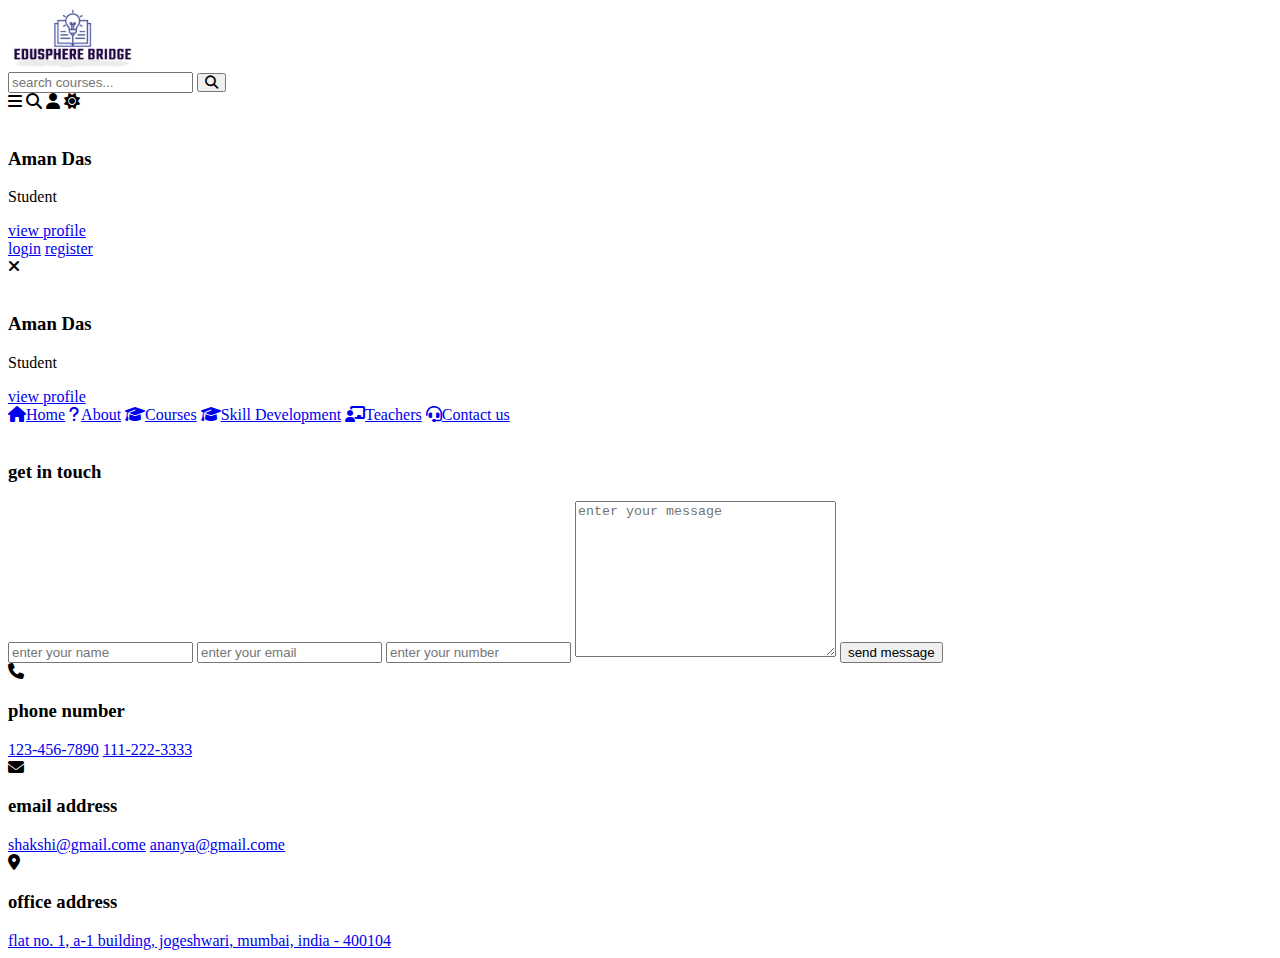
==== contact.html @ c5aa947c "Add files via upload" ====
<!DOCTYPE html>
<html lang="en">
<head>
   <meta charset="UTF-8">
   <meta http-equiv="X-UA-Compatible" content="IE=edge">
   <meta name="viewport" content="width=device-width, initial-scale=1.0">
   <title>contact us</title>

   <!-- font awesome cdn link  -->
   <link rel="stylesheet" href="https://cdnjs.cloudflare.com/ajax/libs/font-awesome/6.1.2/css/all.min.css">

   <!-- custom css file link  -->
   <link rel="stylesheet" href="css/style.css">

</head>
<body>

<header class="header">
   
   <section class="flex">
      <a href="home.html" class="logo">
         <img src="logo.jpeg" height="60px">
      </a>

      <form action="search.html" method="post" class="search-form">
         <input type="text" name="search_box" required placeholder="search courses..." maxlength="100">
         <button type="submit" class="fas fa-search"></button>
      </form>

      <div class="icons">
         <div id="menu-btn" class="fas fa-bars"></div>
         <div id="search-btn" class="fas fa-search"></div>
         <div id="user-btn" class="fas fa-user"></div>
         <div id="toggle-btn" class="fas fa-sun"></div>
      </div>

      <div class="profile">
         <img src="images/pic-1.jpg" class="image" alt="">
         <h3 class="name">Aman Das</h3>
         <p class="role">Student</p>
         <a href="profile.html" class="btn">view profile</a>
         <div class="flex-btn">
            <a href="login.html" class="option-btn">login</a>
            <a href="register.html" class="option-btn">register</a>
         </div>
      </div>

   </section>

</header>   

<div class="side-bar">

   <div id="close-btn">
      <i class="fas fa-times"></i>
   </div>

   <div class="profile">
      <img src="images/pic-1.jpg" class="image" alt="">
      <h3 class="name">Aman Das</h3>
      <p class="role">Student</p>
      <a href="profile.html" class="btn">view profile</a>
   </div>

   <nav class="navbar">
      <a href="home.html"><i class="fas fa-home"></i><span>Home</span></a>
      <a href="about.html"><i class="fas fa-question"></i><span>About</span></a>
      <a href="courses.html"><i class="fas fa-graduation-cap"></i><span>Courses</span></a>
      <a href="skill.html"><i class="fas fa-graduation-cap"></i><span>Skill Development</span></a>
      <a href="teachers.html"><i class="fas fa-chalkboard-user"></i><span>Teachers</span></a>
      <a href="contact.html"><i class="fas fa-headset"></i><span>Contact us</span></a>
   </nav>

</div>

<section class="contact">

   <div class="row">

      <div class="image">
         <img src="images/contact-img.svg" alt="">
      </div>

      <form action="" method="post">
         <h3>get in touch</h3>
         <input type="text" placeholder="enter your name" name="name" required maxlength="50" class="box">
         <input type="email" placeholder="enter your email" name="email" required maxlength="50" class="box">
         <input type="number" placeholder="enter your number" name="number" required maxlength="50" class="box">
         <textarea name="msg" class="box" placeholder="enter your message" required maxlength="1000" cols="30" rows="10"></textarea>
         <input type="submit" value="send message" class="inline-btn" name="submit">
      </form>

   </div>

   <div class="box-container">

      <div class="box">
         <i class="fas fa-phone"></i>
         <h3>phone number</h3>
         <a href="tel:1234567890">123-456-7890</a>
         <a href="tel:1112223333">111-222-3333</a>
      </div>
      
      <div class="box">
         <i class="fas fa-envelope"></i>
         <h3>email address</h3>
         <a href="mailto:shaikhanas@gmail.com">shakshi@gmail.come</a>
         <a href="mailto:anasbhai@gmail.com">ananya@gmail.come</a>
      </div>

      <div class="box">
         <i class="fas fa-map-marker-alt"></i>
         <h3>office address</h3>
         <a href="#">flat no. 1, a-1 building, jogeshwari, mumbai, india - 400104</a>
      </div>

   </div>

</section>



<!-- custom js file link  -->
<script src="js/script.js"></script>

   
</body>
</html>
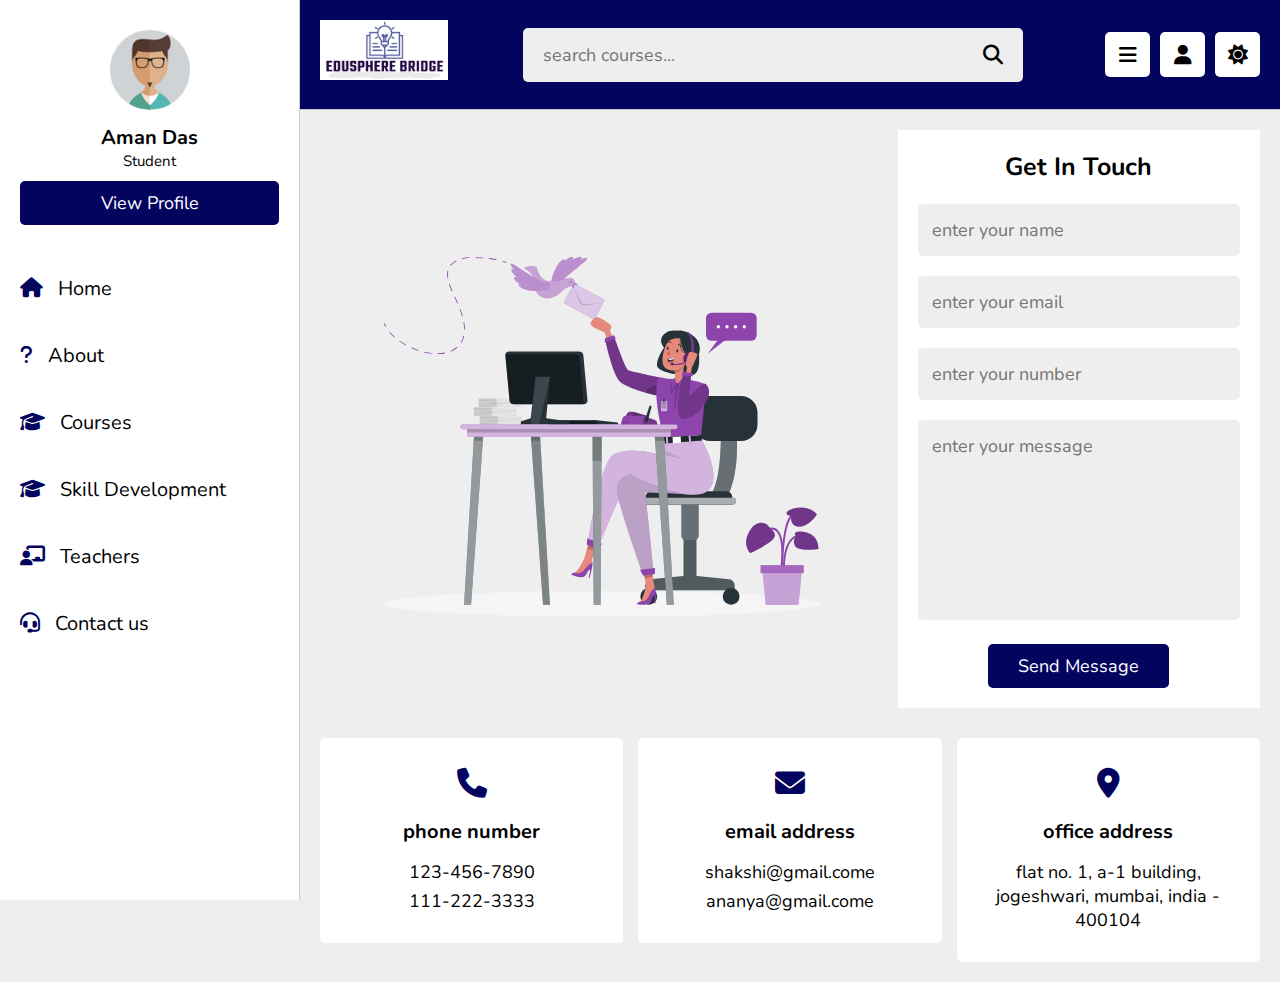
==== commit 5aa30576: "Update contact.html" ====
--- a/contact.html
+++ b/contact.html
@@ -64,7 +64,7 @@
 
    <nav class="navbar">
       <a href="home.html"><i class="fas fa-home"></i><span>Home</span></a>
-      <a href="about.html"><i class="fas fa-question"></i><span>About</span></a>
+      <a href="index.html"><i class="fas fa-question"></i><span>About</span></a>
       <a href="courses.html"><i class="fas fa-graduation-cap"></i><span>Courses</span></a>
       <a href="skill.html"><i class="fas fa-graduation-cap"></i><span>Skill Development</span></a>
       <a href="teachers.html"><i class="fas fa-chalkboard-user"></i><span>Teachers</span></a>
@@ -125,4 +125,4 @@
 
    
 </body>
-</html>+</html>
--- a/css/style.css
+++ b/css/style.css
@@ -0,0 +1,1381 @@
+@import url('https://fonts.googleapis.com/css2?family=Nunito:wght@200;300;400;500;600;700&display=swap');
+
+:root{
+   --main-color:#03045E;
+   --red:#e74c3c;
+   --orange:#0077b6;
+   --light-color:black;
+   --light-bg:#eee;
+   --black:black;
+   --white:#fff;
+   --border:.1rem solid rgba(0,0,0,.2);
+}
+
+*{
+   font-family: 'Nunito', sans-serif;
+   margin:0; padding:0;
+   box-sizing: border-box;
+   outline: none; border:none;
+   text-decoration: none;
+}
+
+*::selection{
+   background-color: var(--main-color);  
+   color: #CAF0F8;
+}
+
+html{
+   font-size: 62.5%;
+   overflow-x: hidden;
+}
+
+html::-webkit-scrollbar{
+   width: 1rem;
+   height: .5rem;
+}
+
+html::-webkit-scrollbar-track{
+   background-color: transparent;
+}
+
+html::-webkit-scrollbar-thumb{
+   background-color: var(--main-color);
+}
+
+body{
+   background-color: var(--light-bg);
+   padding-left: 30rem;
+}
+
+body.dark{
+   --light-color:#aaa;
+   --light-bg:#333;
+   --black:#fff;
+   --white:#222;
+   --border:.1rem solid rgba(255,255,255,.2);
+}
+
+body.active{
+   padding-left: 0;
+}
+
+section{
+   padding:2rem;
+   margin: 0 auto;
+   max-width: 1200px;
+}
+
+.heading{
+   font-size: 2.5rem;
+   color:var(--black);
+   margin-bottom: 2.5rem;
+   border-bottom: var(--border);
+   padding-bottom: 1.5rem;
+   text-transform: capitalize;
+}
+
+.inline-btn,
+.inline-option-btn,
+.inline-delete-btn,
+.btn,
+.delete-btn,
+.option-btn{
+   border-radius: .5rem;
+   color:#fff;
+   font-size: 1.8rem;
+   cursor: pointer;
+   text-transform: capitalize;
+   padding:1rem 3rem;
+   text-align: center;
+   margin-top: 1rem;
+}
+
+.btn,
+.delete-btn,
+.option-btn{
+   display: block;
+   width: 100%;
+}
+
+.inline-btn,
+.inline-option-btn,
+.inline-delete-btn{
+   display: inline-block;
+}
+
+.btn,
+.inline-btn{
+   background-color: var(--main-color);
+}
+
+.option-btn,
+.inline-option-btn{
+   background-color:var(--orange);
+}
+
+.delete-btn,
+.inline-delete-btn{
+   background-color: var(--red);
+}
+
+.inline-btn:hover,
+.inline-option-btn:hover,
+.inline-delete-btn:hover,
+.btn:hover,
+.delete-btn:hover,
+.option-btn:hover{
+   background-color: var(--black);
+   color: var(--white);
+}
+
+.flex-btn{
+   display: flex;
+   gap: 1rem;
+}
+
+.header{
+   position: sticky;
+   top:0; left:0; right: 0;
+   background-color: var(--white);
+   z-index: 1000;
+   border-bottom: var(--border);
+}
+
+.header .flex{
+   display: flex;
+   align-items: center;
+   justify-content: space-between;
+   position: relative;
+   padding: 2rem 2rem;
+   background-color: #03045E;
+}
+
+.header .flex .logo{
+   font-size: 2.5rem;
+   color: var(--black);
+}
+
+.header .flex .search-form{
+   width: 50rem;
+   border-radius: .5rem;
+   background-color: var(--light-bg);
+   padding:1.5rem 2rem;
+   display: flex;
+   gap:2rem;
+
+}
+
+.header .flex .search-form input{
+   width: 100%;
+   font-size: 1.8rem;
+   color:var(--black);
+   background:none;
+}
+
+.header .flex .search-form button{
+   background:none;
+   font-size: 2rem;
+   cursor: pointer;
+   color:var(--black);
+}
+
+.header .flex .search-form button:hover{
+   color: var(--main-color);
+}
+
+.header .flex .icons div{
+   font-size: 2rem;
+   color:var(--black);
+   background-color: #fff;
+   border-radius: .5rem;
+   height: 4.5rem;
+   width: 4.5rem;
+   line-height: 4.5rem;
+   cursor: pointer;
+   text-align: center;
+   margin-left: .7rem;
+}
+
+.header .flex .icons div:hover{
+   background-color: var(--black);
+   color:var(--white);
+}
+
+.header .flex .profile{
+   position: absolute;
+   top:120%; right: 2rem;
+   background-color: var(--white);
+   border-radius: .5rem;
+   padding: 1rem;
+   text-align: center;
+   overflow: hidden;
+   transform-origin: top right;
+   transform: scale(0);
+   transition: .2s linear;
+   width: 30rem;
+}
+
+.header .flex .profile.active{
+   transform: scale(1);
+}
+
+.header .flex .profile .image{
+   height: 10rem;
+   width: 10rem;
+   border-radius: 50%;
+   object-fit: contain;
+   margin-bottom: 1rem;
+}
+
+.header .flex .profile .name{
+   font-size: 2rem;
+   color:var(--black);
+   overflow: hidden;
+   text-overflow: ellipsis;
+   white-space: nowrap;
+}
+
+.header .flex .profile .role{
+   font-size: 1rem;
+   color: var(--light-color);
+}
+
+#search-btn{
+   display: none;
+}
+
+.side-bar{
+   position: fixed;
+   top: 0; left: 0;
+   width: 30rem;
+   background-color: var(--white);
+   height: 100vh;
+   border-right: var(--border);
+   z-index: 1200;
+}
+
+.side-bar #close-btn{
+   text-align: right;
+   padding: 2rem;
+   display: none;
+}
+
+.side-bar #close-btn i{
+   text-align: right;
+   font-size: 2.5rem;
+   background:var(--red);
+   border-radius: .5rem;
+   color:var(--white);
+   cursor: pointer;
+   height: 4.5rem;
+   width: 4.5rem;
+   line-height: 4.5rem;
+   text-align: center;
+}
+
+.side-bar #close-btn i:hover{
+   background-color: var(--black);
+}
+
+.side-bar .profile{
+   padding:3rem 2rem;
+   text-align: center;
+}
+
+.side-bar .profile .image{
+   height: 8rem;
+   width: 10rem;
+   border-radius: 50%;
+   object-fit: contain;
+   margin-bottom: 1rem;
+}
+
+.side-bar .profile .name{
+   font-size: 2rem;
+   color:var(--black);
+   overflow: hidden;
+   text-overflow: ellipsis;
+   white-space: nowrap;
+}
+
+.side-bar .profile .role{
+   font-size: 1.5rem;
+   color: var(--light-color);
+}
+
+.side-bar .navbar a{
+   display: block;
+   padding: 2rem;
+   font-size: 2rem;
+}
+
+.side-bar .navbar a i{
+   margin-right: 1.5rem;
+   color:var(--main-color);
+   transition: .2s linear;
+}
+
+.side-bar .navbar a span{
+   color:var(--light-color);
+}
+
+.side-bar .navbar a:hover{
+   background-color: var(--light-bg);
+}
+
+.side-bar .navbar a:hover i{
+   margin-right: 2.5rem;
+}
+
+.side-bar.active{
+   left: -30rem;
+}
+
+.home-grid .box-container{
+   display: grid;
+   grid-template-columns: repeat(auto-fit, 27.5rem);
+   gap:1.5rem;
+   justify-content: center;
+   align-items: flex-start;
+}
+
+.home-grid .box-container .box{
+   background-color: var(--white);
+   border-radius: .5rem;
+   padding:2rem;
+}
+
+.home-grid .box-container .box .title{
+   font-size: 2rem;
+   color: var(--black);
+   text-transform: capitalize;
+}
+
+.home-grid .box-container .box .flex{
+   display: flex;
+   flex-wrap: wrap;
+   gap: 1.5rem;
+   margin-top: 2rem;
+}
+
+.home-grid .box-container .flex a{
+   background-color: var(--light-bg);
+   border-radius: .5rem;
+   padding: 1rem 1.5rem;
+   font-size: 1.5rem;
+}
+
+.home-grid .box-container .flex a i{
+   margin-right: 1rem;
+   color:var(--black);
+}
+
+.home-grid .box-container .flex a span{
+   color:var(--light-color);
+}
+
+.home-grid .box-container .flex a:hover{
+   background-color: var(--black);
+}
+
+.home-grid .box-container .flex a:hover span{
+   color:var(--white);
+}
+
+.home-grid .box-container .flex a:hover i{
+   color:var(--white);
+}
+
+.home-grid .box-container .tutor{
+   padding: 1rem 0;
+   font-size: 1.8rem;
+   color:var(--light-color);
+   line-height: 2;
+}
+
+.home-grid .box-container .likes{
+   color:var(--light-color);
+   font-size: 1.7rem;
+   margin-top: 1.5rem;
+}
+
+.home-grid .box-container .likes span{
+   color:var(--main-color);
+}
+
+.about .row{
+   display: flex;
+   align-items: center;
+   flex-wrap: wrap;
+   gap:1.5rem;
+}
+
+.about .row .image{
+   flex: 1 1 40rem;
+}
+
+.about .row .image img{
+   width: 100%;
+   height: 50rem;
+}
+
+.about .row .content{
+   flex: 1 1 40rem;
+}
+
+.about .row .content p{
+   font-size: 1.7rem;
+   line-height: 1.5;
+   color: var(--light-color);
+   padding: 1rem 0;
+}
+
+.about .row .content h3{
+   font-size: 2rem;
+   color:var(--black);
+   text-transform: capitalize;
+}
+
+.about .box-container{
+   display: grid;
+   grid-template-columns: repeat(auto-fit, minmax(27rem, 1fr));
+   gap: 1rem;
+   justify-content: center;
+   align-items: flex-start;
+   margin-top: 3rem;
+}
+
+.about .box-container .box{
+   border-radius: .5rem;
+   background-color: var(--white);
+   padding: 2rem;
+   display: flex;
+   align-items: center;
+   gap: 1.5rem;
+}
+
+.about .box-container .box i{
+   font-size: 4rem;
+   color: var(--main-color);
+}
+
+.about .box-container .box h3{
+   font-size: 2.5rem;
+   color: var(--black);
+   margin-bottom: .3rem;
+}
+
+.about .box-container .box p{
+   font-size: 1.7rem;
+   color:var(--light-color);
+}
+
+.reviews .box-container{
+   display: grid;
+   grid-template-columns: repeat(auto-fit, minmax(30rem, 1fr));
+   gap:1.5rem;
+   justify-content: center;
+   align-items: flex-start;
+}
+
+.reviews .box-container .box{
+   border-radius: .5rem;
+   background-color: var(--white);
+   padding: 2rem;
+}
+
+.reviews .box-container .box p{
+   line-height: 1.7;
+   font-size: 1.7rem;
+   color: var(--light-color);
+}
+
+.reviews .box-container .box .student{
+   margin-top: 2rem;
+   display: flex;
+   align-items: center;
+   gap: 1.5rem;
+}
+
+.reviews .box-container .box .student img{
+   height: 5rem;
+   width: 5rem;
+   object-fit: cover;
+   border-radius: 50%;
+}
+
+.reviews .box-container .box .student h3{
+   font-size: 2rem;
+   color: var(--black);
+   margin-bottom: .3rem;
+}
+
+.reviews .box-container .box .student .stars{
+   font-size: 1.5rem;
+   color:var(--orange);
+}
+
+.courses .box-container{
+   display: grid;
+   grid-template-columns: repeat(auto-fit, minmax(30rem, 1fr));
+   gap:1.5rem;
+   justify-content: center;
+   align-items: flex-start;
+}
+
+.courses .box-container .box{
+   border-radius: .5rem;
+   background-color: var(--white);
+   padding: 2rem;
+}
+
+.courses .box-container .box .tutor{
+   display: flex;
+   align-items: center;
+   gap: 1.5rem;
+   margin-bottom: 2.5rem;
+}
+
+.courses .box-container .box .tutor img{
+   height: 5rem;
+   width: 5rem;
+   border-radius: 50%;
+   object-fit: cover;
+}
+
+.courses .box-container .box .tutor h3{
+   font-size: 1.8rem;
+   color: var(--black);
+   margin-bottom: .2rem;
+}
+
+.courses .box-container .box .tutor span{
+   font-size: 1.3rem;
+   color:var(--light-color);
+}
+
+.courses .box-container .box .thumb{
+   position: relative;
+}
+
+.courses .box-container .box .thumb span{
+   position: absolute;
+   top:1rem; left: 1rem;
+   border-radius: .5rem;
+   padding: .5rem 1.5rem;
+   background-color: rgba(0,0,0,.3);
+   color: #fff;
+   font-size: 1.5rem;
+}
+
+.courses .box-container .box .thumb img{
+   width: 100%;
+   height: 20rem;
+   object-fit: cover;
+   border-radius: .5rem;
+}
+
+.courses .box-container .box .title{
+   font-size: 2rem;
+   color: var(--black);
+   padding-bottom: .5rem;
+   padding-top: 1rem;
+}
+
+.courses .more-btn{
+   text-align: center;
+   margin-top: 2rem;
+}
+
+.playlist-details .row{
+   display: flex;
+   align-items: flex-end;
+   gap:3rem;
+   flex-wrap: wrap;
+   background-color: var(--white);
+   padding: 2rem;
+}
+
+.playlist-details .row .column{
+   flex: 1 1 40rem;
+}
+
+.playlist-details .row .column .save-playlist{
+   margin-bottom: 1.5rem;
+}
+
+.playlist-details .row .column .save-playlist button{
+   border-radius: .5rem;
+   background-color: var(--light-bg);
+   padding:1rem 1.5rem;
+   cursor: pointer;
+}
+
+.playlist-details .row .column .save-playlist button i{
+   font-size: 2rem;
+   color:var(--black);
+   margin-right: .8rem;
+}
+
+.playlist-details .row .column .save-playlist button span{
+   font-size: 1.8rem;
+   color:var(--light-color);
+}
+
+.playlist-details .row .column .save-playlist button:hover{
+   background-color: var(--black);
+}
+
+.playlist-details .row .column .save-playlist button:hover i{
+   color:var(--white);
+}
+
+.playlist-details .row .column .save-playlist button:hover span{
+   color:var(--white);
+}
+
+.playlist-details .row .column .thumb{
+   position: relative;
+}
+
+.playlist-details .row .column .thumb span{
+   font-size: 1.8rem;
+   color: #fff;
+   background-color: rgba(0,0,0,.3);
+   border-radius: .5rem;
+   position: absolute;
+   top: 1rem; left: 1rem;
+   padding: .5rem 1.5rem;
+}
+
+.playlist-details .row .column .thumb img{
+   height: 30rem;
+   width: 100%;
+   object-fit: cover;
+   border-radius: .5rem;
+}
+
+.playlist-details .row .column .tutor{
+   display: flex;
+   align-items: center;
+   gap: 2rem;
+   margin-bottom: 2rem;
+}
+
+.playlist-details .row .column .tutor img{
+   height: 7rem;
+   width: 7rem;
+   border-radius: 50%;
+   object-fit: cover;
+}
+
+.playlist-details .row .column .tutor h3{
+   font-size: 2rem;
+   color:var(--black);
+   margin-bottom: .2rem;
+}
+
+.playlist-details .row .column .tutor span{
+   font-size: 1.5rem;
+   color: var(--light-color);
+}
+
+.playlist-details .row .column .details h3{
+   font-size: 2rem;
+   color: var(--black);
+   text-transform: capitalize;
+}
+
+.playlist-details .row .column .details p{
+   padding: 1rem 0;
+   line-height: 2;
+   font-size: 1.8rem;
+   color: var(--light-color);
+}
+
+.playlist-videos .box-container{
+   display: grid;
+   grid-template-columns: repeat(auto-fit, minmax(30rem, 1fr));
+   gap:1.5rem;
+   justify-content: center;
+   align-items: flex-start;
+}
+
+.playlist-videos .box-container .box{
+   background-color: var(--white);
+   border-radius: .5rem;
+   padding: 2rem;
+   position: relative;
+}
+
+.playlist-videos .box-container .box i{
+   position: absolute;
+   top: 2rem; left: 2rem; right: 2rem;
+   height: 20rem;
+   border-radius: .5rem;
+   background-color: rgba(0,0,0,.3);
+   display: flex;
+   align-items: center;
+   justify-content: center;
+   font-size: 5rem;
+   color: #fff;
+   display: none;
+}
+
+.playlist-videos .box-container .box:hover i{
+   display: flex;
+}
+
+.playlist-videos .box-container .box img{
+   width: 100%;
+   height: 20rem;
+   object-fit: cover;
+   border-radius: .5rem;
+}
+
+.playlist-videos .box-container .box h3{
+   margin-top: 1.5rem;
+   font-size: 1.8rem;
+   color: var(--black);
+}
+
+.playlist-videos .box-container .box:hover h3{
+   color: var(--main-color);
+}
+
+.watch-video .video-container{
+   background-color: var(--white);
+   border-radius: .5rem;
+   padding: 2rem;
+}
+
+.watch-video .video-container .video{
+   position: relative;
+   margin-bottom: 1.5rem;
+}
+
+.watch-video .video-container .video video{
+   border-radius: .5rem;
+   width: 100%;
+   object-fit: contain;
+   background-color: #000;
+}
+
+.watch-video .video-container .title{
+   font-size: 2rem;
+   color: var(--black);
+}
+
+.watch-video .video-container .info{
+   display: flex;
+   margin-top: 1.5rem;
+   margin-bottom: 2rem;
+   border-bottom: var(--border);
+   padding-bottom: 1.5rem;
+   gap: 2.5rem;
+   align-items: center;
+}
+
+.watch-video .video-container .info p{
+   font-size: 1.6rem;
+}
+
+.watch-video .video-container .info p span{
+   color: var(--light-color);
+}
+
+.watch-video .video-container .info i{
+   margin-right: 1rem;
+   color: var(--main-color);
+}
+
+.watch-video .video-container .tutor{
+   display: flex;
+   align-items: center;
+   gap: 2rem;
+   margin-bottom: 1rem;
+}
+
+.watch-video .video-container .tutor img{
+   border-radius: 50%;
+   height: 5rem;
+   width: 5rem;
+   object-fit: cover;
+}
+
+.watch-video .video-container .tutor h3{
+   font-size: 2rem;
+   color: var(--black);
+   margin-bottom: .2rem;
+}
+
+.watch-video .video-container .tutor span{
+   font-size: 1.5rem;
+   color: var(--light-color);
+}
+
+.watch-video .video-container .flex{
+   display: flex;
+   align-items: center;
+   justify-content: space-between;
+   gap: 1.5rem;
+}
+
+.watch-video .video-container .flex button{
+   border-radius: .5rem;
+   padding: 1rem 1.5rem;
+   font-size: 1.8rem;
+   cursor: pointer;
+   background-color: var(--light-bg);
+}
+
+.watch-video .video-container .flex button i{
+   margin-right: 1rem;
+   color: var(--black);
+}
+
+.watch-video .video-container .flex button span{
+   color: var(--light-color);
+}
+
+.watch-video .video-container .flex button:hover{
+   background-color: var(--black);
+}
+
+.watch-video .video-container .flex button:hover i{
+   color: var(--white);
+}
+
+.watch-video .video-container .flex button:hover span{
+   color: var(--white);
+}
+
+.watch-video .video-container .description{
+   line-height: 1.5;
+   font-size: 1.7rem;
+   color: var(--light-color);
+   margin-top: 2rem;
+}
+
+.comments .add-comment{
+   background-color: var(--white);
+   border-radius: .5rem;
+   padding: 2rem;
+   margin-bottom: 3rem;
+}
+
+.comments .add-comment h3{
+   font-size: 2rem;
+   color: var(--black);
+   margin-bottom: 1rem;
+}
+
+.comments .add-comment textarea{
+   height: 20rem;
+   resize: none;
+   background-color: var(--light-bg);
+   border-radius: .5rem;
+   border: var(--border);
+   padding: 1.4rem;
+   font-size: 1.8rem;
+   color: var(--black);
+   width: 100%;
+   margin: .5rem 0;
+}
+
+.comments .box-container{
+   display: grid;
+   gap: 2.5rem;
+   background-color: var(--white);
+   padding: 2rem;
+   border-radius: .5rem;
+}
+
+.comments .box-container .box .user{
+   display: flex;
+   align-items: center;
+   gap: 1.5rem;
+   margin-bottom: 2rem;
+}
+
+.comments .box-container .box .user img{
+   height: 5rem;
+   width: 5rem;
+   border-radius: 50%;
+}
+
+.comments .box-container .box .user h3{
+   font-size: 2rem;
+   color: var(--black);
+   margin-bottom: .2rem;
+}
+
+.comments .box-container .box .user span{
+   font-size: 1.5rem;
+   color: var(--light-color);
+}
+
+.comments .box-container .box .comment-box{
+   border-radius: .5rem;
+   background-color: var(--light-bg);
+   padding:1rem 1.5rem;
+   white-space: pre-line;
+   margin: .5rem 0;
+   font-size: 1.8rem;
+   color: var(--black);
+   line-height: 1.5;
+   position: relative;
+   z-index: 0;
+}
+
+.comments .box-container .box .comment-box::before{
+   content: '';
+   position: absolute;
+   top: -1rem; left: 1.5rem;
+   background-color: var(--light-bg);
+   height: 1.2rem;
+   width: 2rem;
+   clip-path: polygon(50% 0%, 0% 100%, 100% 100%);
+}
+
+.teachers .search-tutor{
+   margin-bottom: 2rem;
+   border-radius: .5rem;
+   background-color: var(--white);
+   padding: 1.5rem 2rem;
+   display: flex;
+   align-items: center;
+   gap: 1.5rem;
+}
+
+.teachers .search-tutor input{
+   width: 100%;
+   background: none;
+   font-size: 1.8rem;
+   color: var(--black);
+}
+
+.teachers .search-tutor button{
+   font-size: 2rem;
+   color: var(--black);
+   cursor: pointer;
+   background:none;
+}
+
+.teachers .search-tutor button:hover{
+   color: var(--main-color);
+}
+
+.teachers .box-container{
+   display: grid;
+   grid-template-columns: repeat(auto-fit, minmax(30rem, 1fr));
+   gap:1.5rem;
+   justify-content: center;
+   align-items: flex-start;
+}
+
+.teachers .box-container .box{
+   background-color: var(--white);
+   border-radius: .5rem;
+   padding: 2rem;
+}
+
+.teachers .box-container .offer{
+   text-align: center;
+}
+
+.teachers .box-container .offer h3{
+   font-size: 2.5rem;
+   color: var(--black);
+   text-transform: capitalize;
+   padding-bottom: .5rem;
+}
+
+.teachers .box-container .offer p{
+   line-height: 1.7;
+   padding: .5rem 0;
+   color: var(--light-color);
+   font-size: 1.7rem;
+}
+
+.teachers .box-container .box .tutor{
+   display: flex;
+   align-items: center;
+   gap:2rem;
+   margin-bottom: 1.5rem;
+}
+
+.teachers .box-container .box .tutor img{
+   height: 5rem;
+   width: 5rem;
+   border-radius: 50%;
+}
+
+.teachers .box-container .box .tutor h3{
+   font-size: 2rem;
+   color: var(--black);
+   margin-bottom: .2rem;
+}
+
+.teachers .box-container .box .tutor span{
+   font-size: 1.6rem;
+   color: var(--light-color);
+}
+
+.teachers .box-container .box p{
+   padding: .5rem 0;
+   font-size: 1.7rem;
+   color: var(--light-color);
+}
+
+.teachers .box-container .box p span{
+   color: var(--main-color);
+}
+
+.teacher-profile .details{
+   text-align: center;
+   background-color: var(--white);
+   border-radius: .5rem;
+   padding: 2rem;
+}
+
+.teacher-profile .details .tutor img{
+   height: 10rem;
+   width: 10rem;
+   border-radius: 50%;
+   object-fit: cover;
+   margin-bottom: 1rem;
+}
+
+.teacher-profile .details .tutor h3{
+   font-size: 2rem;
+   color: var(--black);
+}
+
+.teacher-profile .details .tutor span{
+   color: var(--light-color);
+   font-size: 1.7rem;
+}
+
+.teacher-profile .details .flex{
+   display: flex;
+   flex-wrap: wrap;
+   gap: 1.5rem;
+   margin-top: 2rem;
+}
+
+.teacher-profile .details .flex p{
+   flex: 1 1 20rem;
+   border-radius: .5rem;
+   background-color: var(--light-bg);
+   padding: 1.2rem 2rem;
+   font-size: 1.8rem;
+   color: var(--light-color);
+}
+
+.teacher-profile .details .flex p span{
+   color: var(--main-color);
+}
+
+.user-profile .info{
+   background-color: var(--white);
+   border-radius: .5rem;
+   padding: 2rem;
+}
+
+.user-profile .info .user{
+   text-align: center;
+   margin-bottom: 2rem;
+   padding: 1rem;
+}
+
+.user-profile .info .user img{
+   height: 10rem;
+   width: 10rem;
+   border-radius: 50%;
+   object-fit: cover;
+   margin-bottom: 1rem;
+}
+
+.user-profile .info .user h3{
+   font-size: 2rem;
+   color: var(--black);
+}
+
+.user-profile .info .user p{
+   font-size: 1.7rem;
+   color: var(--light-color);
+   padding: .3rem 0;
+}
+
+.user-profile .info .box-container{
+   display: flex;
+   flex-wrap: wrap;
+   gap: 1.5rem;
+}
+
+.user-profile .info .box-container .box{
+   background-color: var(--light-bg);
+   border-radius: .5rem;
+   padding: 2rem;
+   flex: 1 1 25rem;
+}
+
+.user-profile .info .box-container .box .flex{
+   display: flex;
+   align-items: center;
+   gap: 2rem;
+   margin-bottom: 1rem;
+}
+
+.user-profile .info .box-container .box .flex i{
+   font-size:2rem;
+   color: var(--white);
+   background-color: var(--black);
+   text-align: center;
+   border-radius: .5rem;
+   height: 5rem;
+   width: 5rem;
+   line-height: 4.9rem;
+}
+
+.user-profile .info .box-container .box .flex span{
+   font-size: 2.5rem;
+   color: var(--main-color);
+}
+
+.user-profile .info .box-container .box .flex p{
+   color: var(--light-color);
+   font-size: 1.7rem;
+}
+
+.contact .row{
+   display: flex;
+   align-items: center;
+   flex-wrap: wrap;
+   gap: 1.5rem;
+}
+
+.contact .row .image{
+   flex: 1 1 50rem;
+}
+
+.contact .row .image img{
+   width: 100%;
+}
+
+.contact .row form{
+   flex: 1 1 30rem;
+   background-color: var(--white);
+   padding: 2rem;
+   text-align: center;
+}
+
+.contact .row form h3{
+   margin-bottom: 1rem;
+   text-transform: capitalize;
+   color:var(--black);
+   font-size: 2.5rem;
+}
+
+.contact .row form .box{
+   width: 100%;
+   border-radius: .5rem;
+   background-color: var(--light-bg);
+   margin: 1rem 0;
+   padding: 1.4rem;
+   font-size: 1.8rem;
+   color: var(--black);
+}
+
+.contact .row form textarea{
+   height: 20rem;
+   resize: none;
+}
+
+.contact .box-container{
+   display: grid;
+   grid-template-columns: repeat(auto-fit, minmax(30rem, 1fr));
+   gap:1.5rem;
+   justify-content: center;
+   align-items: flex-start;
+   margin-top: 3rem;
+}
+
+.contact .box-container .box{
+   text-align: center;
+   background-color: var(--white);
+   border-radius: .5rem;
+   padding: 3rem;
+}
+
+.contact .box-container .box i{
+   font-size: 3rem;
+   color: var(--main-color);
+   margin-bottom: 1rem;
+}
+
+.contact .box-container .box h3{
+   font-size: 2rem;
+   color:var(--black);
+   margin: 1rem 0;
+}
+
+.contact .box-container .box a{
+   display: block;
+   padding-top: .5rem;
+   font-size: 1.8rem;
+   color: var(--light-color);
+}
+
+.contact .box-container .box a:hover{
+   text-decoration: underline;
+   color:var(--black);
+}
+
+.form-container{
+   min-height: calc(100vh - 20rem);
+   display: flex;
+   align-items: center;
+   justify-content: center;
+}
+
+.form-container form{
+   background-color: var(--white);
+   border-radius: .5rem;
+   padding: 2rem;
+   width: 50rem;
+}
+
+.form-container form h3{
+   font-size: 2.5rem;
+   text-transform: capitalize;
+   color: var(--black);
+   text-align: center;
+}
+
+.form-container form p{
+   font-size: 1.7rem;
+   color: var(--light-color);
+   padding-top: 1rem;
+}
+
+.form-container form p span{
+   color: var(--red);
+}
+
+.form-container form .box{
+   font-size: 1.8rem;
+   color: var(--black);
+   border-radius: .5rem;
+   padding: 1.4rem;
+   background-color: var(--light-bg);
+   width: 100%;
+   margin: 1rem 0;
+}
+
+
+
+
+
+
+.footer{
+   background-color: var(--white);
+   border-top: var(--border);
+   position: sticky;
+   bottom: 0; left: 0; right: 0;
+   text-align: center;
+   font-size: 2rem;
+   padding:2.5rem 2rem;
+   color:var(--black);
+   margin-top: 1rem;
+   z-index: 1000;
+   /* padding-bottom: 9.5rem; */
+}
+
+.footer span{
+   color:var(--main-color);
+}
+
+
+
+@media (max-width:1200px){
+
+   body{
+      padding-left: 0;
+   }
+
+   .side-bar{
+      left: -30rem;
+      transition: .2s linear;
+   }
+
+   .side-bar #close-btn{
+      display: block;
+   }
+
+   .side-bar.active{
+      left: 0;
+      box-shadow: 0 0 0 100vw rgba(0,0,0,.8);
+      border-right: 0;
+   }
+
+}
+
+@media (max-width:991px){
+
+   html{
+      font-size: 55%;
+   }
+
+}
+
+@media (max-width:768px){
+
+   #search-btn{
+      display: inline-block;
+   }
+
+   .header .flex .search-form{
+      position: absolute;
+      top: 99%; left: 0; right: 0;
+      border-top: var(--border);
+      border-bottom: var(--border);
+      background-color: var(--white);
+      border-radius: 0;
+      width: auto;
+      padding: 2rem;
+      clip-path: polygon(0 0, 100% 0, 100% 0, 0 0);
+      transition: .2s linear;
+   }
+
+   .header .flex .search-form.active{
+      clip-path: polygon(0 0, 100% 0, 100% 100%, 0 100%);
+   }
+
+}
+
+@media (max-width:450px){
+
+   html{
+      font-size: 50%;
+   }
+
+   .flex-btn{
+      gap: 0;
+      flex-flow: column;
+   }
+
+   .home-grid .box-container{
+      grid-template-columns: 1fr;
+   }
+
+   .about .row .image img{
+      height: 25rem;
+   }
+
+   .logo{
+      background-image: url(logo.jpeg);
+   }
+
+}